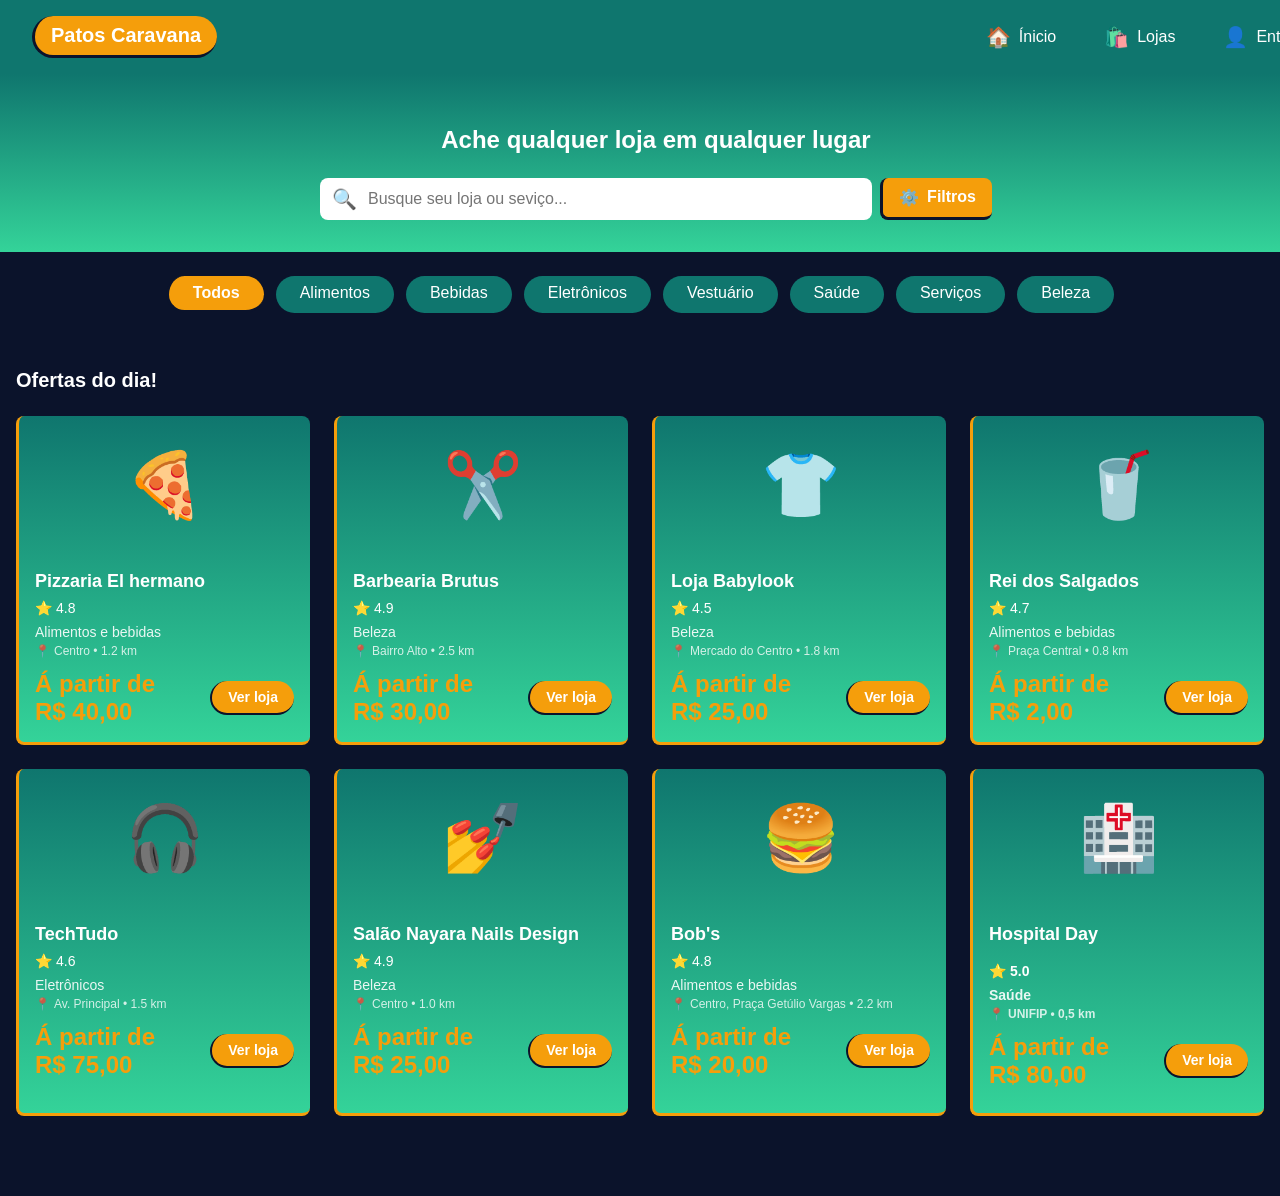
==== CLIENTE/listagemLojas.html @ 368047d2 "Página de informações sobre loja específica( para clientes ). Página de listagem de lojas disponívei" ====
<!DOCTYPE html>
<html lang="pt-BR">

<head>

    <meta charset="UTF-8">
    <meta name="viewport" content="width=device-width, initial-scale=1.0">
    <link rel="stylesheet" href="listagemLojas.css">
    <title>Página Inicial</title>

</head>

<body>

    <header>

        <div class="headerContainer">

            <div class="logo">

                <h1>Patos Caravana</h1>

            </div>

            <nav class="menuRapido">

                <a href="../CLIENTE/paginaInicialCliente.html" class="botaoNav">

                    <span class="botaoNavIcone">🏠</span>
                    <span class="navTexto">Ínicio</span>

                </a>

                <a href="../CLIENTE/listagemLojas.html" class="botaoNav">

                    <span class="botaoNavIcone">🛍️</span>
                    <span class="navTexto">Lojas</span>

                </a>

                <a href="../GERAL/paginaLogin.html" class="botaoNav">

                    <span class="botaoNavIcone">👤</span>
                    <span class="navTexto">Entrar</span>

                </a>

            </nav>

        </div>

    </header>

    <section class="busca">

        <div class="buscaContainer">

            <h2 class="buscaTitulo">Ache qualquer loja em qualquer lugar</h2>

            <div class="barraDeBusca">

                <div class="inputTexto">

                    <span class="buscaIcone">🔍</span>
                    <input type="text" placeholder="Busque seu loja ou seviço...">

                </div>

                <a href="#" class="botaoFiltro">

                    <span class="botaoFiltroIcone">⚙️</span>
                    <span class="filtroTexto">Filtros</span>

                </a>

            </div>

        </div>

    </section>

    <section class="categorias">

        <div class="categoriasContainer">

            <a href="#" class="botaoCategoria ativo">Todos</a>
            <a href="#" class="botaoCategoria">Alimentos</a>
            <a href="#" class="botaoCategoria">Bebidas</a>
            <a href="#" class="botaoCategoria">Eletrônicos</a>
            <a href="#" class="botaoCategoria">Vestuário</a>
            <a href="#" class="botaoCategoria">Saúde</a>
            <a href="#" class="botaoCategoria">Serviços</a>
            <a href="#" class="botaoCategoria">Beleza</a>


        </div>

    </section>

    <main class="lojas">

        <div class="lojasContainer">

            <div class="lojasHeader">

                <h2>Ofertas do dia!</h2>

            </div>

            <!-- Item 1 -->

            <div class="lojasBlocos">

                <div class="lojaCard">

                    <div class="lojaIcone">🍕</div>

                    <div class="lojaInfo">

                        <h3 class="lojaNome">Pizzaria El hermano</h3>

                        <div class="lojaAvaliacao">

                            <span class="estrela">⭐</span>
                            <span>4.8</span>

                        </div>

                        <p class="lojaCategoria">Alimentos e bebidas</p>

                        <div class="lojaLocalizacao">

                            <span>📍</span>
                            <span>Centro • 1.2 km</span>

                        </div>

                        <div class="lojaFooter">

                            <div class="lojaPrecoContainer">

                                <p class="lojaPrecoTexto">Á partir de</p>
                                <p class="lojaPreco">R$ 40,00</p>
                                
                            </div>

                            <a href="../CLIENTE/paginaLojaInfos.html" class="botaoVerLoja">Ver loja</a>

                        </div>

                    </div>

                </div>

                <!-- Item 2 -->

                <div class="lojaCard">

                    <div class="lojaIcone">✂️</div>

                    <div class="lojaInfo">

                        <h3 class="lojaNome">Barbearia Brutus</h3>

                        <div class="lojaAvaliacao">

                            <span class="estrela">⭐</span>
                            <span>4.9</span>

                        </div>

                        <p class="lojaCategoria">Beleza</p>

                        <div class="lojaLocalizacao">

                            <span>📍</span>
                            <span>Bairro Alto • 2.5 km</span>

                        </div>

                        <div class="lojaFooter">

                            <div class="lojaPrecoContainer">

                                <p class="lojaPrecoTexto">Á partir de</p>
                                <p class="lojaPreco">R$ 30,00</p>
                                
                            </div>

                            <a href="../CLIENTE/paginaLojaInfos.html" class="botaoVerLoja">Ver loja</a>

                        </div>

                    </div>

                </div>

                <!-- Item 3 -->

                <div class="lojaCard">

                    <div class="lojaIcone">👕</div>

                    <div class="lojaInfo">

                        <h3 class="lojaNome">Loja Babylook</h3>

                        <div class="lojaAvaliacao">

                            <span class="estrela">⭐</span>
                            <span>4.5</span>

                        </div>

                        <p class="lojaCategoria">Beleza</p>

                        <div class="lojaLocalizacao">

                            <span>📍</span>
                            <span>Mercado do Centro • 1.8 km</span>

                        </div>

                        <div class="lojaFooter">

                            <div class="lojaPrecoContainer">

                                <p class="lojaPrecoTexto">Á partir de</p>
                                <p class="lojaPreco">R$ 25,00</p>
                                
                            </div>

                            <a href="../CLIENTE/paginaLojaInfos.html" class="botaoVerLoja">Ver loja</a>

                        </div>

                    </div>

                </div>

                <!-- Item 4 -->

                <div class="lojaCard">

                    <div class="lojaIcone">🥤</div>

                    <div class="lojaInfo">

                        <h3 class="lojaNome">Rei dos Salgados</h3>

                        <div class="lojaAvaliacao">

                            <span class="estrela">⭐</span>
                            <span>4.7</span>

                        </div>

                        <p class="lojaCategoria">Alimentos e bebidas</p>

                        <div class="lojaLocalizacao">

                            <span>📍</span>
                            <span>Praça Central • 0.8 km</span>

                        </div>

                        <div class="lojaFooter">

                            <div class="lojaPrecoContainer">

                                <p class="lojaPrecoTexto">Á partir de</p>
                                <p class="lojaPreco">R$ 2,00</p>
                                
                            </div>

                            <a href="../CLIENTE/paginaLojaInfos.html" class="botaoVerLoja">Ver loja</a>

                        </div>

                    </div>

                </div>

                <!-- Item 5 -->

                <div class="lojaCard">

                    <div class="lojaIcone">🎧</div>

                    <div class="lojaInfo">

                        <h3 class="lojaNome">TechTudo</h3>

                        <div class="lojaAvaliacao">

                            <span class="estrela">⭐</span>
                            <span>4.6</span>

                        </div>

                        <p class="lojaCategoria">Eletrônicos</p>

                        <div class="lojaLocalizacao">

                            <span>📍</span>
                            <span>Av. Principal • 1.5 km</span>

                        </div>

                        <div class="lojaFooter">

                            <div class="lojaPrecoContainer">

                                <p class="lojaPrecoTexto">Á partir de</p>
                                <p class="lojaPreco">R$ 75,00</p>
                                
                            </div>

                            <a href="../CLIENTE/paginaLojaInfos.html" class="botaoVerLoja">Ver loja</a>

                        </div>

                    </div>

                </div>

                <!-- Item 6 -->

                <div class="lojaCard">

                    <div class="lojaIcone">💅</div>

                    <div class="lojaInfo">

                        <h3 class="lojaNome">Salão Nayara Nails Design</h3>

                        <div class="lojaAvaliacao">

                            <span class="estrela">⭐</span>
                            <span>4.9</span>

                        </div>

                        <p class="lojaCategoria">Beleza</p>

                        <div class="lojaLocalizacao">

                            <span>📍</span>
                            <span>Centro • 1.0 km</span>

                        </div>

                        <div class="lojaFooter">

                            <div class="lojaPrecoContainer">

                                <p class="lojaPrecoTexto">Á partir de</p>
                                <p class="lojaPreco">R$ 25,00</p>
                                
                            </div>

                            <a href="../CLIENTE/paginaLojaInfos.html" class="botaoVerLoja">Ver loja</a>

                        </div>

                    </div>

                </div>

                <!-- Item 7 -->

                <div class="lojaCard">

                    <div class="lojaIcone">🍔</div>

                    <div class="lojaInfo">

                        <h3 class="lojaNome">Bob's</h3>

                        <div class="lojaAvaliacao">

                            <span class="estrela">⭐</span>
                            <span>4.8</span>

                        </div>

                        <p class="lojaCategoria">Alimentos e bebidas</p>

                        <div class="lojaLocalizacao">

                            <span>📍</span>
                            <span>Centro, Praça Getúlio Vargas • 2.2 km</span>
                        </div>

                        <div class="lojaFooter">

                            <div class="lojaPrecoContainer">

                                <p class="lojaPrecoTexto">Á partir de</p>
                                <p class="lojaPreco">R$ 20,00</p>
                                
                            </div>

                            <a href="../CLIENTE/paginaLojaInfos.html" class="botaoVerLoja">Ver loja</a>

                        </div>

                    </div>

                </div>

                <!-- Item 8 -->

                <div class="lojaCard">

                    <div class="lojaIcone">🏥</div>

                    <div class="lojaInfo">

                        <h3 class="lojaNome">Hospital Day</p>

                        <div class="lojaAvaliacao">

                            <span class="estrela">⭐</span>
                            <span>5.0</span>

                        </div>

                        <p class="lojaCategoria">Saúde</p>

                        <div class="lojaLocalizacao">

                            <span>📍</span>
                            <span>UNIFIP • 0,5 km</span>

                        </div>

                        <div class="lojaFooter">

                            <div class="lojaPrecoContainer">

                                <p class="lojaPrecoTexto">Á partir de</p>
                                <p class="lojaPreco">R$ 80,00</p>
                                
                            </div>

                            <a href="../CLIENTE/paginaLojaInfos.html" class="botaoVerLoja">Ver loja</a>

                        </div>

                    </div>

                </div>

            </div>

        </div>

    </main>

</body>
---- CLIENTE/listagemLojas.css ----
body {

    margin: 0;
    font-family:'Lucida Sans', 'Lucida Sans Regular', 'Lucida Grande', 'Lucida Sans Unicode', Geneva, Verdana, sans-serif;
    background: #0B132B;
    color: white;

}

header {
    
    background: #0F766E;
    padding: 16px 32px;

}

.headerContainer {
    
    width: 1280px;
    margin: 0 auto;
    display: flex;
    align-items: center;
    justify-content: space-between;

}

.logo {

    background: #F59E0B;
    border-left: 3px solid #0B132B;
    border-bottom: 3px solid #0B132B;
    border-radius: 24px;
    padding: 8px 16px;

}

.logo h1 {

    margin: 0;
    color: white;
    font-size: 20px;

}

.menuRapido {

    display: flex;
    align-items: center;
    gap: 24px;

}

.botaoNav {

    display: flex;
    align-items: center;
    gap: 8px;
    background: transparent;
    border: none;
    color: white;
    cursor: pointer;
    padding: 8px 12px;
    font-size: 16px;
    border-radius: 8px;
    text-decoration: none;

}

.botaoNavIcone {

    font-size: 20px;

}

.busca {

    background: linear-gradient(to bottom, #0F766E 0%, #34D399 100%);
    padding: 32px 16px;

}

.buscaContainer {

    width: 1280px;
    margin: 0 auto;

}

.buscaTitulo {

    color: white;
    text-align: center;
    margin-bottom: 24px;
    font-size: 24px;

}

.barraDeBusca {

    display: flex;
    gap: 8px;
    width: 672px;
    margin: 0 auto;

}

.inputTexto {

    flex: 1;
    position: relative;

}

.buscaIcone {

    position: absolute;
    left: 12px;
    top: 50%;
    transform: translateY(-50%);
    font-size: 20px;
    color: #777;

}

.inputTexto input {

    width: 100%;
    padding: 12px 12px 12px 48px;
    border: none;
    border-radius: 8px;
    outline: none;
    font-size: 16px;
    box-sizing: border-box;

}

.botaoFiltro {

    background: #F59E0B;
    border-left: 3px solid #0B132B;
    border-bottom: 3px solid #0B132B;
    border-top: none;
    border-right: none;
    color: white;
    padding: 5px 16px;
    border-radius: 8px;
    cursor: pointer;
    display: flex;
    align-items: center;
    gap: 8px;
    font-size: 16px;
    font-weight: bold;
    transition: transform 0.3s;
    text-decoration: none;

}

.botaoFiltro:hover {

    transform: scale(1.05);

}

.categorias {

    padding: 24px 16px;

}

.categoriasContainer {

    max-width: 1280px;
    margin: 0 auto;
    display: flex;
    gap: 12px;
    flex-wrap: wrap;
    justify-content: center;

}

.botaoCategoria {

    background: #0F766E;
    color: white;
    border: none;
    padding: 8px 24px;
    border-radius: 24px;
    cursor: pointer;
    font-size: 16px;
    font-weight: normal;
    text-decoration: none;

}

.botaoCategoria.ativo {

    background: #F59E0B;
    border-left: 3px solid #0B132B;
    border-bottom: 3px solid #0B132B;
    font-weight: bold;

}

.lojas {

    padding: 32px 16px 80px;

}

.lojasContainer {

    max-width: 1280px;
    margin: 0 auto;

}

.lojasHeader {

    margin-bottom: 24px;

}

.lojasHeader h2 {

    color: white;
    margin: 0;
    font-size: 20px;

}

.lojasBlocos {

    display: grid;
    grid-template-columns: repeat(auto-fill, minmax(280px, 1fr));
    gap: 24px;

}

.lojaCard {

    background: linear-gradient(to bottom, #0F766E 0%, #34D399 100%);
    border-left: 3px solid #F59E0B;
    border-bottom: 3px solid #F59E0B;
    border-radius: 8px;
    overflow: hidden;
    cursor: pointer;
    transition: transform 0.3s;

}

.lojaCard:hover {

    transform: scale(1.05);

}

.lojaIcone {

    display: flex;
    align-items: center;
    justify-content: center;
    font-size: 64px;
    padding: 32px;

}

.lojaInfo {

    padding: 16px;

}

.lojaNome {

    color: white;
    margin: 0 0 8px 0;
    font-size: 18px;

}

.lojaAvaliacao {

    display: flex;
    align-items: center;
    gap: 4px;
    margin-bottom: 8px;

}

.estrela {

    color: #F59E0B;
    font-size: 16px;

}

.lojaAvaliacao span {

    color: white;
    font-size: 14px;

}

.lojaCategoria {

    color: white;
    font-size: 14px;
    margin: 0 0 4px 0;
    opacity: 0.9;

}

.lojaLocalizacao {

    display: flex;
    align-items: center;
    gap: 4px;
    margin-bottom: 12px;

}

.lojaLocalizacao span {

    color: white;
    font-size: 12px;
    opacity: 0.8;

}

.lojaFooter {

    display: flex;
    align-items: center;
    justify-content: space-between;

}

.lojaPrecoTexto {

    color: #F59E0B;
    font-size: 24px;
    font-weight: bold;
    margin: 0;

}

.lojaPreco {

    color: #F59E0B;
    font-size: 24px;
    font-weight: bold;
    margin: 0;

}

.botaoVerLoja {

    background: #F59E0B;
    border-left: 2px solid #0B132B;
    border-bottom: 2px solid #0B132B;
    border-top: none;
    border-right: none;
    color: white;
    padding: 8px 16px;
    border-radius: 24px;
    cursor: pointer;
    font-size: 14px;
    font-weight: bold;
    transition: transform 0.3s;
    text-decoration: none;
    display: inline-block;

}
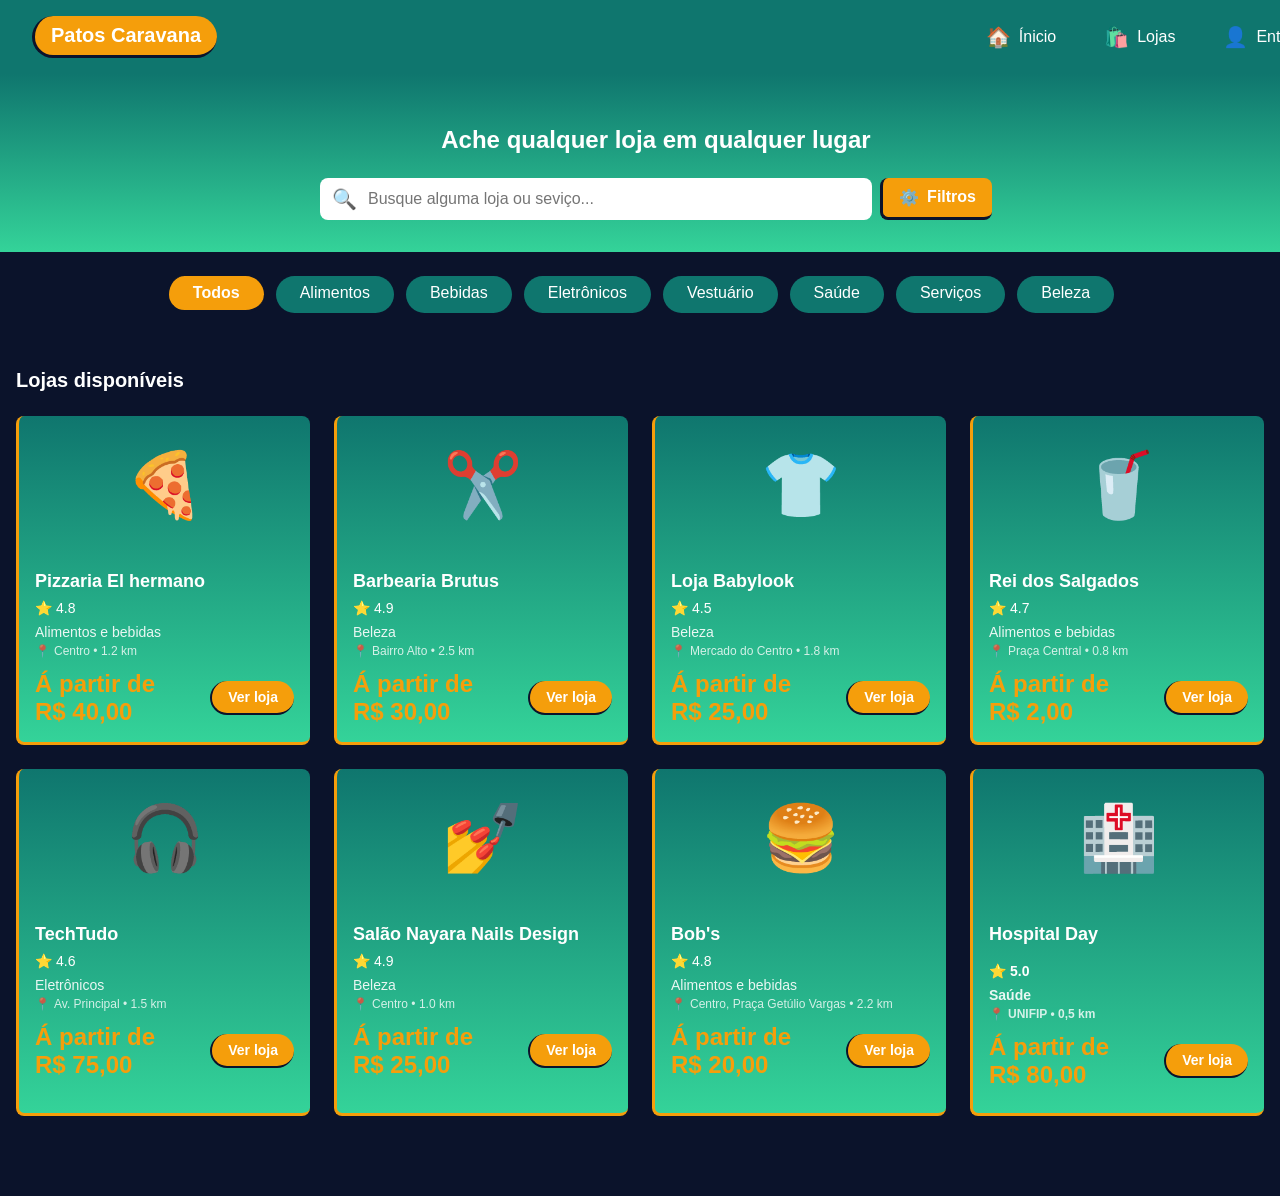
==== commit 07a7cdd0: "Página de informações da loja adicionada. Conectividade completa entre páginas. Telas de usuário tip" ====
--- a/CLIENTE/listagemLojas.html
+++ b/CLIENTE/listagemLojas.html
@@ -62,7 +62,7 @@
                 <div class="inputTexto">
 
                     <span class="buscaIcone">🔍</span>
-                    <input type="text" placeholder="Busque seu loja ou seviço...">
+                    <input type="text" placeholder="Busque alguma loja ou seviço...">
 
                 </div>
 
@@ -103,7 +103,7 @@
 
             <div class="lojasHeader">
 
-                <h2>Ofertas do dia!</h2>
+                <h2>Lojas disponíveis</h2>
 
             </div>
 
